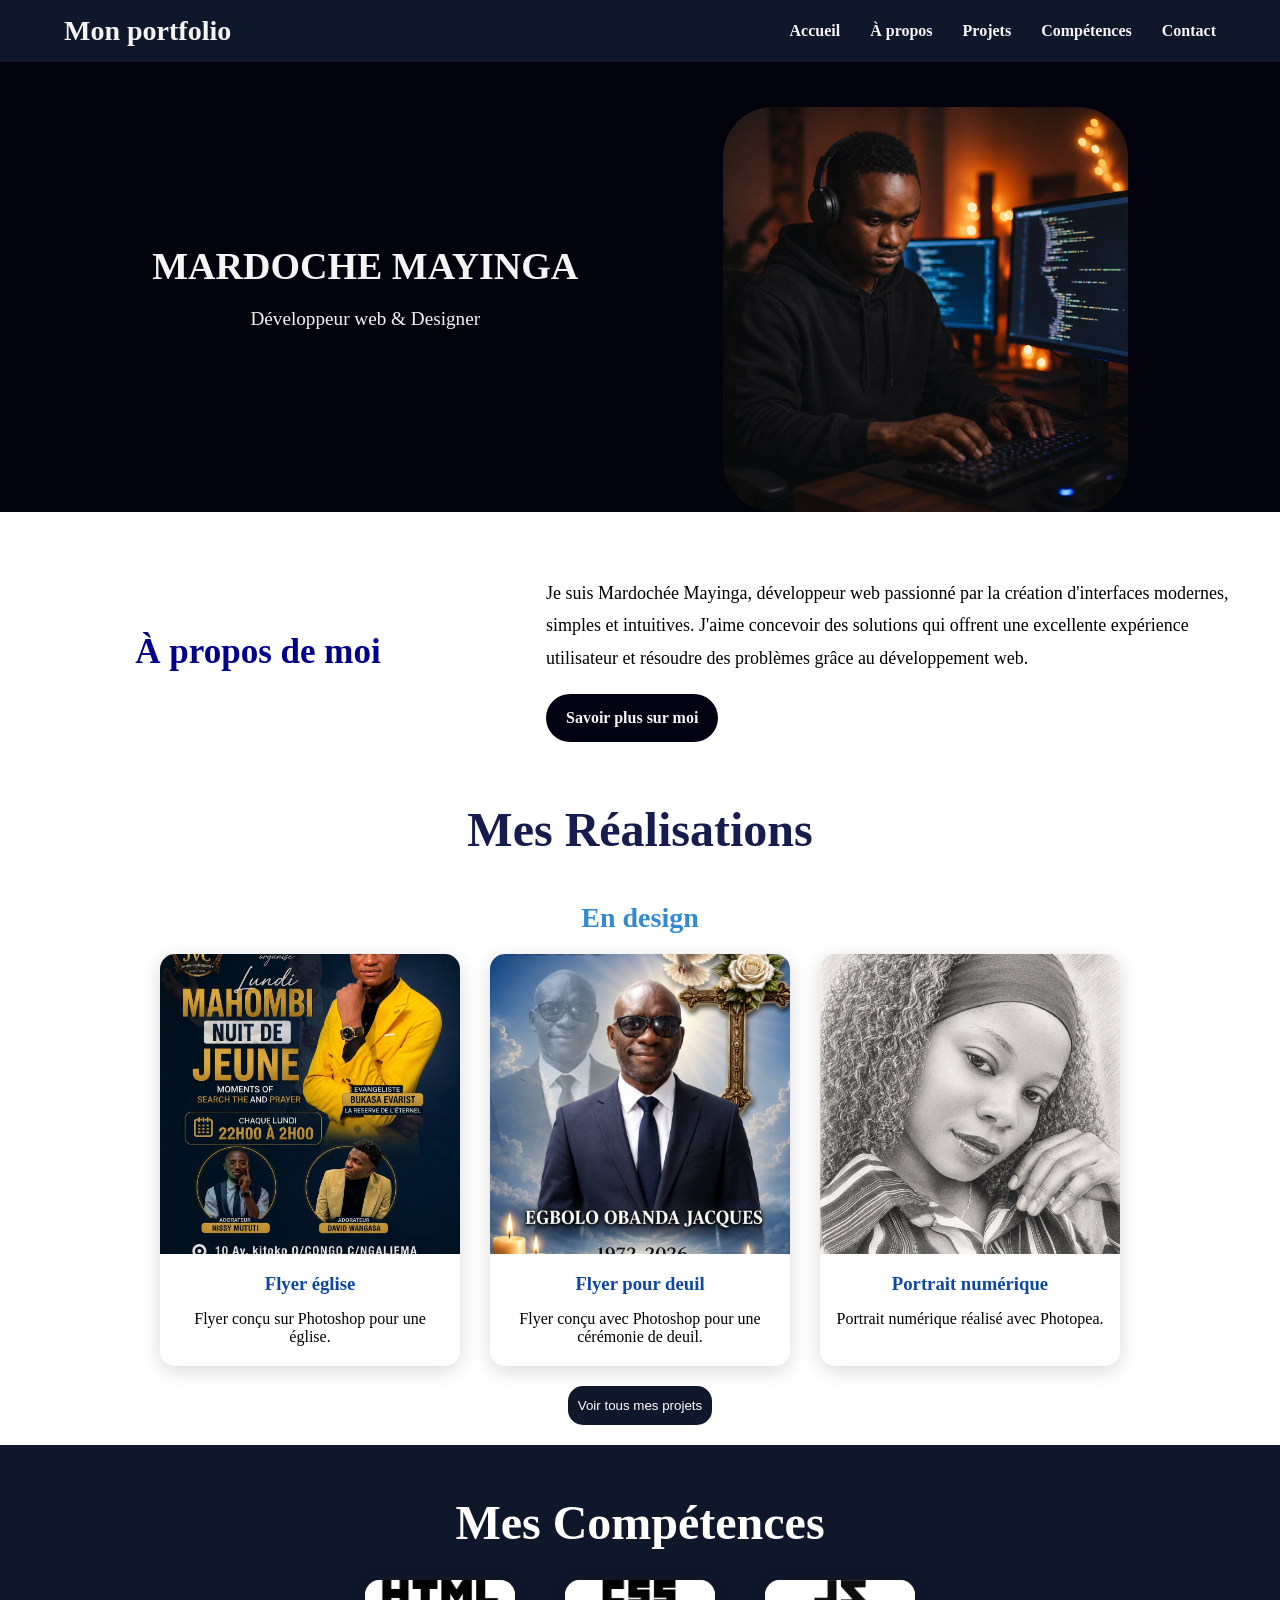
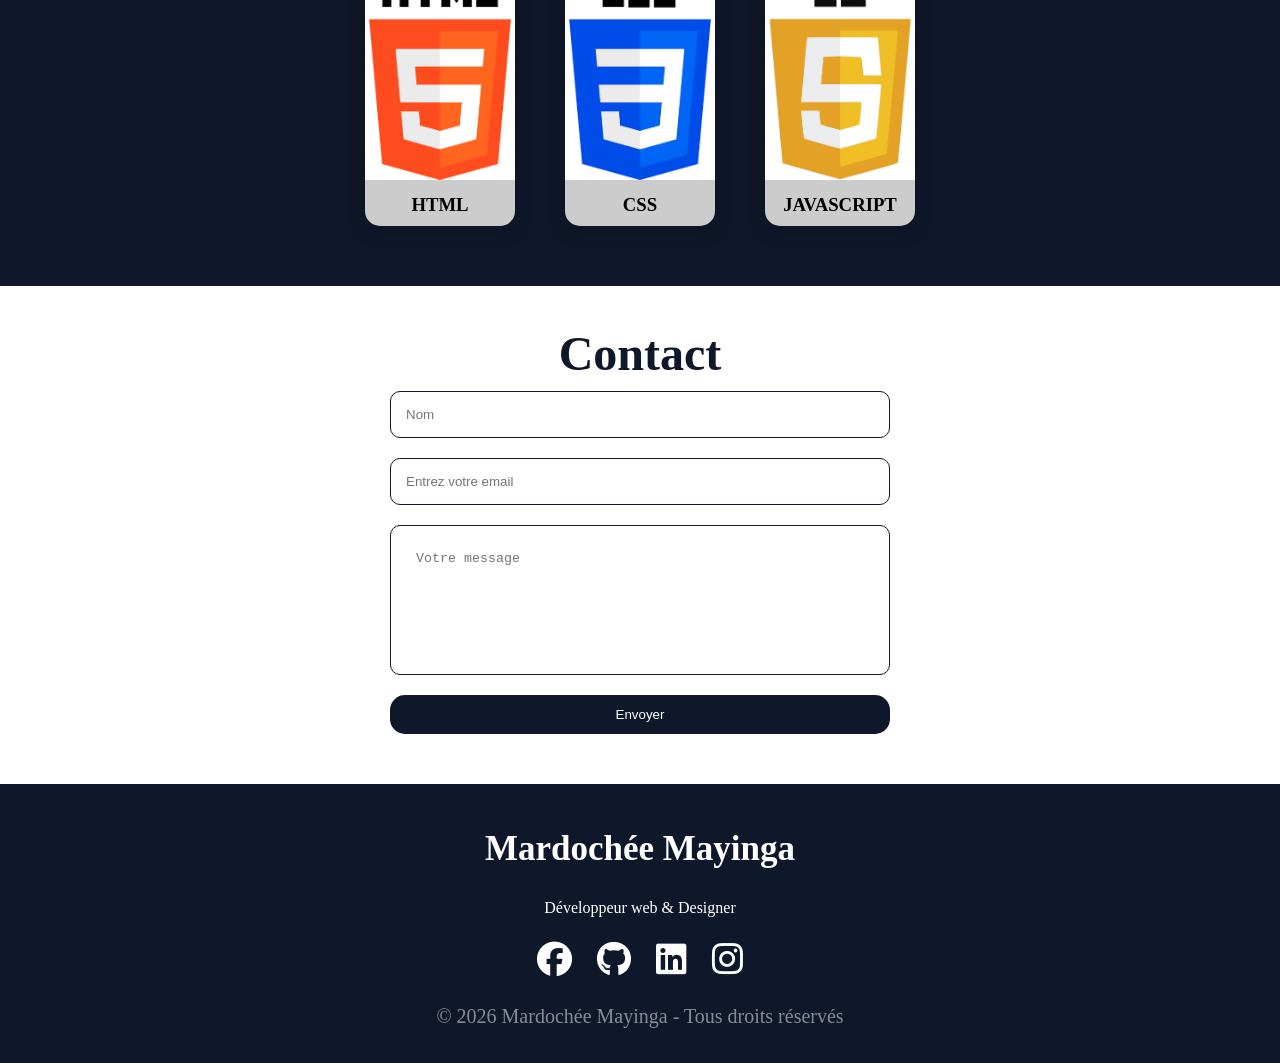
==== index.html @ c7d52094 "premier commit du portfolio" ====
<!DOCTYPE html>
<html lang="fr">

<head>
    <meta charset="UTF-8">
    <meta name="viewport" content="width=device-width, initial-scale=1.0">

    <title>Mon portfolio</title>
    <link rel="stylesheet" type="text/css" href="css/style.css">
    <link rel="stylesheet" href="https://cdnjs.cloudflare.com/ajax/libs/font-awesome/6.5.2/css/all.min.css">
 
</head>

<body>

    <!-- ============================= -->
    <!-- NAVIGATION -->
    <!-- ============================= -->

    <header>
        <nav class="navbar">

            <h2 class="logo">Mon portfolio</h2>

            <ul class="menu">
                <li><a href="#home">Accueil</a></li>
                <li><a href="mon site personnel.html">À propos</a></li>
                <li><a href="#projects">Projets</a></li>
                <li><a href="#skills">Compétences</a></li>
                <li><a href="#contact">Contact</a></li>
            </ul>

        </nav>
    </header>

    <!-- ============================= -->
    <!-- ACCUEIL -->
    <!-- ============================= -->

    <section id="home" class="hero">

        <div class="hero-text">
            <h1>MARDOCHE MAYINGA</h1>
            <p>Développeur web & Designer</p>
        </div>

        <div class="hero-img">
            <img src="image/logo.png" alt="Logo de Mardochée Mayinga">
        </div>

    </section>

    <!-- ============================= -->
    <!-- À PROPOS -->
    <!-- ============================= -->

    <section id="about" class="about">

        <div class="about-container">

            <div class="about-title">
                <h2>À propos de moi</h2>
            </div>

            <div class="about-text">

                <p>
                    Je suis Mardochée Mayinga, développeur web passionné
                    par la création d'interfaces modernes, simples et intuitives.
                    J'aime concevoir des solutions qui offrent une excellente
                    expérience utilisateur et résoudre des problèmes grâce
                    au développement web.
                </p>

                <a href="mon site personnel.html" class="btn">Savoir plus sur moi</a>

            </div>

        </div>

    </section>

    <!-- ============================= -->
    <!-- PROJETS -->
    <!-- ============================= -->

    <section id="projects" class="sections">

        <div class="div">

            <h1>Mes Réalisations</h1>

            <h2>En design</h2>

            <!-- PROJETS VISIBLES -->

            <div class="skill-disign">

                <div class="card">
                    <img src="image/piste1.jpg" alt="Flyer église">
                    <h3>Flyer église</h3>
                    <p>Flyer conçu sur Photoshop pour une église.</p>
                </div>

                <div class="card">
                    <img src="image/rip.png" alt="Flyer pour deuil">
                    <h3>Flyer pour deuil</h3>
                    <p>Flyer conçu avec Photoshop pour une cérémonie de deuil.</p>
                </div>

                <div class="card">
                    <img src="image/portrait 1.png" alt="Portrait numérique">
                    <h3>Portrait numérique</h3>
                    <p>Portrait numérique réalisé avec Photopea.</p>
                </div>

            </div>

            <!-- PROJETS CACHÉS -->

            <div class="skill-disign projets-caches" id="projetsCaches">

                <div class="card">
                    <img src="image/flyer 1.jpg" alt="Flyer église">
                    <h3>Flyer église</h3>
                    <p>Flyer conçu avec Photoshop pour une église.</p>
                </div>

                <div class="card">
                    <img src="image/sanguka.png" alt="Flyer église">
                    <h3>Flyer église</h3>
                    <p>Flyer conçu avec Photoshop pour une église.</p>
                </div>

                <div class="card">
                    <img src="image/flyer e.jpg" alt="Flyer église">
                    <h3>Flyer église</h3>
                    <p>Flyer conçu avec Photoshop pour une église.</p>
                </div>

                <div class="card">
                    <img src="image/medi 1.jpg" alt="Flyer église">
                    <h3>Flyer église</h3>
                    <p>Flyer conçu avec Photoshop pour une église.</p>
                </div>

                <div class="card">
                    <img src="image/medi  2.jpg" alt="Flyer église">
                    <h3>Flyer église</h3>
                    <p>Flyer conçu avec Photoshop pour une église.</p>
                </div>

                <div class="card">
                    <img src="image/portrait2.png" alt="Portrait numérique">
                    <h3>Portrait numérique</h3>
                    <p>Portrait numérique réalisé avec Photopea.</p>
                </div>

            </div>

            <!-- BOUTON -->

            <button class="btn" id="btnProjets" type="button">
                Voir tous mes projets
            </button>

        </div>

    </section>

    <!-- ============================= -->
    <!-- COMPÉTENCES -->
    <!-- ============================= -->

    <section id="skills" class="boxed">

        <h1>Mes Compétences</h1>

        <div class="boxed-box">

            <div class="boxed-card">
                <img src="image/html.png" alt="HTML">
                <h3>HTML</h3>
            </div>

            <div class="boxed-card">
                <img src="image/css.png" alt="CSS">
                <h3>CSS</h3>
            </div>

            <div class="boxed-card">
                <img src="image/JavaScript-Logo.jpg" alt="JavaScript">
                <h3>JAVASCRIPT</h3>
            </div>

        </div>

    </section>

    <!-- ============================= -->
    <!-- CONTACT -->
    <!-- ============================= -->

    <section id="contact" class="section">

        <h1>Contact</h1>

        <form action="" class="formulaire">

            <input type="text" placeholder="Nom" required>

            <input type="email" placeholder="Entrez votre email" required>

            <textarea name="message" placeholder="Votre message" required></textarea>

            <button type="submit">
                Envoyer
            </button>

        </form>

    </section>

    <!-- ============================= -->
    <!-- FOOTER -->
    <!-- ============================= -->

    <footer>

        <h3>Mardochée Mayinga</h3>

        <p>Développeur web & Designer</p>
<div class="social">

    <!-- Facebook -->
    <a href="https://www.facebook.com/profile.php?id=61573338947555" target="_blank" aria-label="Facebook">
        <i class="fa-brands fa-facebook"></i>
    </a>

    <!-- GitHub -->
    <a href="https://github.com/mayingamardochee010-cpu" target="_blank" aria-label="GitHub">
        <i class="fa-brands fa-github"></i>
    </a>

    <!-- LinkedIn -->
    <a href="https://www.linkedin.com/in/mardoche-mayinga/" target="_blank" aria-label="LinkedIn">
        <i class="fa-brands fa-linkedin"></i>
    </a>

    <!-- Instagram -->
    <a href="https://www.instagram.com/mardo_mardoche243/" target="_blank" aria-label="Instagram">
        <i class="fa-brands fa-instagram"></i>
    </a>

</div>


        <p class="copyright">
            © 2026 Mardochée Mayinga - Tous droits réservés
        </p>

    </footer>


    <!-- ============================= -->
    <!-- JAVASCRIPT -->
    <!-- ============================= -->

    <script>

        const btnProjets = document.getElementById("btnProjets");
        const projetsCaches = document.getElementById("projetsCaches");

        btnProjets.addEventListener("click", function () {

            projetsCaches.classList.toggle("active");

            if (projetsCaches.classList.contains("active")) {

                btnProjets.textContent = "Voir moins";

            } else {

                btnProjets.textContent = "Voir tous mes projets";

            }

        });

    </script>

</body>

</html>
---- css/style.css ----
* {
            margin: 0;
            padding: 0;
            box-sizing: border-box;
        }

        body {
            background: #fff;
            font-family: 'Times New Roman', Times, serif;
        }

        /* ============================= */
        /* NAVIGATION */
        /* ============================= */

        header {
            background: #0f172a;
            width: 100%;
            top: 0;
            left: 0;
            z-index: 1000;
            position: sticky;
        }

        .navbar {
            display: flex;
            justify-content: space-between;
            align-items: center;
            width: 90%;
            max-width: 1200px;
            margin: auto;
            padding: 15px 0;
        }

        .logo {
            color: #f4f4f4;
            font-size: 28px;
            font-weight: bold;
        }

        .menu {
            display: flex;
            gap: 30px;
        }

        .menu li {
            list-style: none;
        }

        .menu a {
            text-decoration: none;
            color: whitesmoke;
            font-weight: bold;
        }

        .menu a:hover {
            color: rgb(14, 185, 243);
            border-bottom: 2px solid aqua;
        }

        /* ============================= */
        /* HERO */
        /* ============================= */

        .hero {
            height: 50vh;
            background-color: rgb(3, 3, 14);
            color: #f4f4f4;
            display: flex;
            justify-content: space-around;
            flex-direction: row;
            align-items: center;
            text-align: center;
            padding: 0 80px;
        }

        .hero-text {
            max-width: 500px;
        }

        .hero-text h1 {
            font-size: 38px;
            margin-bottom: 20px;
        }

        .hero-text p {
            font-size: 1.2rem;
        }

        .hero-img {
            height: 100%;
            display: flex;
            align-items: flex-end;
        }

        .hero-img img {
            height: 90%;
            width: auto;
            aspect-ratio: 1;
            object-fit: cover;
            border-radius: 50px;
        }

        /* ============================= */
        /* À PROPOS */
        /* ============================= */

        .about-container {
            display: flex;
            justify-content: center;
            align-items: center;
            gap: 50px;
            margin-top: 30px;
            padding: 20px;
        }

        .about-title {
            width: 40%;
            text-align: left;
        }

        .about-title h2 {
            font-size: 35px;
            text-align: center;
            color: darkblue;
        }

        .about-text {
            width: 60%;
        }

        .about-text p {
            font-size: 18px;
            line-height: 1.8;
            margin-top: 15px;
        }

        .about-text .btn {
            display: inline-block;
            margin-top: 20px;
            text-decoration: none;
            background-color: rgb(3, 2, 19);
            padding: 15px 20px;
            color: #f4f4f4;
            border-radius: 50px;
            font-weight: bold;
        }

        /* ============================= */
        /* BOUTONS */
        /* ============================= */

        .btn {
            background: #0f172a;
            padding: 12px 10px;
            border-radius: 15px;
            color: #fff;
            cursor: pointer;
            border: none;
        }

        .btn:hover {
            background: #f4f4f4;
            color: #0f172a;
        }

        /* ============================= */
        /* PROJETS */
        /* ============================= */

        .sections {
            margin-top: 20px;
            padding: 20px 15px;
        }

        .div {
            text-align: center;
        }

        .sections h1 {
            font-size: 48px;
            color: #171c4e;
            text-align: center;
        }

        .sections h2 {
            color: #338ad1;
            text-align: center;
            margin-top: 45px;
            font-size: 28px;
        }

        .skill-disign {
            display: flex;
            justify-content: center;
            gap: 30px;
            flex-wrap: wrap;
            padding: 20px 15px;
        }

        .card {
            width: 300px;
            background: white;
            border-radius: 15px;
            overflow: hidden;
            box-shadow: 0 5px 20px rgba(0, 0, 0, .15);
            transition: .4s;
            text-align: center;
        }

        .card:hover {
            transform: translateY(-8px);
        }

        .card img {
            width: 100%;
            height: 300px;
            object-fit: cover;
            transition: .4s;
        }

        .card img:hover {
            transform: scale(7.05);
        }

        .card h3 {
            text-align: center;
            margin: 15px;
            color: #0d47a1;
        }

        .card p {
            padding: 0 15px 20px;
            text-align: center;
        }

        /* PROJETS CACHÉS */

        .projets-caches {
            display: none;
        }

        .projets-caches.active {
            display: flex;
        }

        /* ============================= */
        /* COMPÉTENCES */
        /* ============================= */

        .boxed {
            padding: 40px 15px;
            background: #0f172a;
        }

        .boxed h1 {
            font-size: 48px;
            color: #fff;
            text-align: center;
            margin: 10px 20px;
        }

        .boxed-box {
            display: flex;
            justify-content: center;
            align-items: center;
            gap: 50px;
            flex-wrap: wrap;
            padding: 20px 15px;
        }

        .boxed-card {
            width: 150px;
            background: #ccc;
            border-radius: 15px;
            overflow: hidden;
            box-shadow: 0 5px 20px rgba(0, 0, 0, .15);
            transition: .4s;
            text-align: center;
        }

        .boxed-card:hover {
            transform: translateY(-8px);
        }

        .boxed-card img {
            width: 100%;
            height: 200px;
            object-fit: cover;
        }

        .boxed-card h3 {
            padding: 10px;
        }

        /* ============================= */
        /* CONTACT */
        /* ============================= */

        .section {
            padding: 30px 15px;
        }

        .section h1 {
            color: #0f172a;
            text-align: center;
            font-size: 48px;
            margin: 10px 15px;
        }

        .formulaire {
            max-width: 500px;
            display: flex;
            flex-direction: column;
            margin: auto;
            width: 100%;
        }

        .formulaire input {
            padding: 15px;
            margin-bottom: 20px;
            border-radius: 10px;
            border: 1px solid #0f172a;
        }

        .formulaire textarea {
            padding: 25px;
            margin-bottom: 20px;
            border-radius: 10px;
            border: 1px solid #0f172a;
            height: 150px;
            resize: none;
        }

        .formulaire button {
            padding: 12px 5px;
            background: #0f172a;
            color: #fff;
            border-radius: 15px;
            cursor: pointer;
            border: none;
        }

        .formulaire button:hover {
            background: #338ad1;
        }

        /* ============================= */
        /* FOOTER */
        /* ============================= */

        footer {
            background: #0f172a;
            color: #fff;
            text-align: center;
            padding: 25px 20px;
            margin-top: 20px;
             display: flex;
            flex-direction: column;
        }
        

        footer h3 {
            font-size: 35px;
            margin: 20px 10px;
        }

        footer p {
            margin: 10px 0;
        }

        .social {
            display: flex;
            gap: 30px;
            justify-content: center;
            flex-wrap: wrap;
            padding: 14px 12px;
        }

        .social {
    display: flex;
    gap: 25px;
    justify-content: center;
    align-items: center;
    padding: 14px 12px;
}

.social a {
    color: white;
    font-size: 35px;
    text-decoration: none;
    transition: 0.3s;
}

.social a:hover {
    color: #338ad1;
    transform: translateY(-5px);
}

        .copyright {
            font-size: 20px;
            opacity: 0.5;
           

        /* ============================= */
        /* TABLETTES */
        /* ============================= */

        @media (max-width: 900px) {

            .navbar {
                width: 95%;
            }

            .menu {
                gap: 15px;
            }

            .menu a {
                font-size: 15px;
            }

            .hero {
                padding: 30px;
                height: auto;
                min-height: 60vh;
            }

            .hero-text h1 {
                font-size: 32px;
            }

            .about-container {
                padding: 20px;
                gap: 25px;
            }

            .about-title {
                width: 40%;
            }

            .about-text {
                width: 60%;
            }
        }

        /* ============================= */
        /* TELEPHONES */
        /* ============================= */

        @media (max-width: 600px) {

            .navbar {
                flex-direction: column;
                gap: 15px;
                padding: 20px 0;
            }

            .logo {
                font-size: 24px;
            }

            .menu {
                display: flex;
                flex-wrap: wrap;
                justify-content: center;
                gap: 15px;
            }

            .menu a {
                font-size: 14px;
            }

            .hero {
                flex-direction: column;
                justify-content: center;
                text-align: center;
                padding: 40px 20px;
                height: auto;
                min-height: 70vh;
            }

            .hero-text {
                max-width: 100%;
            }

            .hero-text h1 {
                font-size: 30px;
                line-height: 1.2;
                margin-bottom: 15px;
            }

            .hero-text p {
                font-size: 17px;
            }

            .hero-img {
                height: auto;
                margin-top: 30px;
                align-items: center;
                justify-content: center;
            }

            .hero-img img {
                width: 220px;
                height: 220px;
                object-fit: cover;
                border-radius: 30px;
            }

            .about-container {
                flex-direction: column;
                gap: 20px;
                padding: 30px 20px;
                margin-top: 0;
            }

            .about-title {
                width: 100%;
                text-align: center;
            }

            .about-title h2 {
                font-size: 30px;
            }

            .about-text {
                width: 100%;
                text-align: center;
            }

            .about-text p {
                font-size: 16px;
                line-height: 1.6;
            }

            .sections {
                padding: 40px 15px;
            }

            .sections h1 {
                font-size: 36px;
            }

            .sections h2 {
                font-size: 24px;
                margin-top: 30px;
            }

            .skill-disign {
                flex-direction: column;
                align-items: center;
                gap: 25px;
                padding: 20px 0;
            }

            .card {
                width: 100%;
                max-width: 320px;
            }

            .card img {
                height: 280px;
            }

            .boxed {
                padding: 40px 15px;
            }

            .boxed h1 {
                font-size: 36px;
                margin: 10px;
            }

            .boxed-box {
                gap: 20px;
            }

            .boxed-card {
                width: 130px;
            }

            .boxed-card img {
                height: 150px;
            }

            .section h1 {
                font-size: 36px;
            }

            .formulaire {
                width: 100%;
                max-width: 100%;
            }

            .formulaire input,
            .formulaire textarea {
                width: 100%;
            }

            footer {
                padding: 25px 15px;
            }

            footer h3 {
                font-size: 28px;
            }

            footer p {
                font-size: 15px;
            }

            .social {
                gap: 20px;
            }

            .copyright {
                font-size: 14px;
            }
        }

        /* ============================= */
        /* PETITS TÉLÉPHONES */
        /* ============================= */

        @media (max-width: 400px) {

            .logo {
                font-size: 21px;
            }

            .menu {
                gap: 10px;
            }

            .menu a {
                font-size: 13px;
            }

            .hero-text h1 {
                font-size: 25px;
            }

            .hero-text p {
                font-size: 15px;
            }

            .hero-img img {
                width: 180px;
                height: 180px;
            }

            .about-title h2 {
                font-size: 26px;
            }

            .sections h1,
            .boxed h1,
            .section h1 {
                font-size: 30px;
            }

            .card {
                max-width: 290px;
            }

            .boxed-card {
                width: 120px;
            }
        }
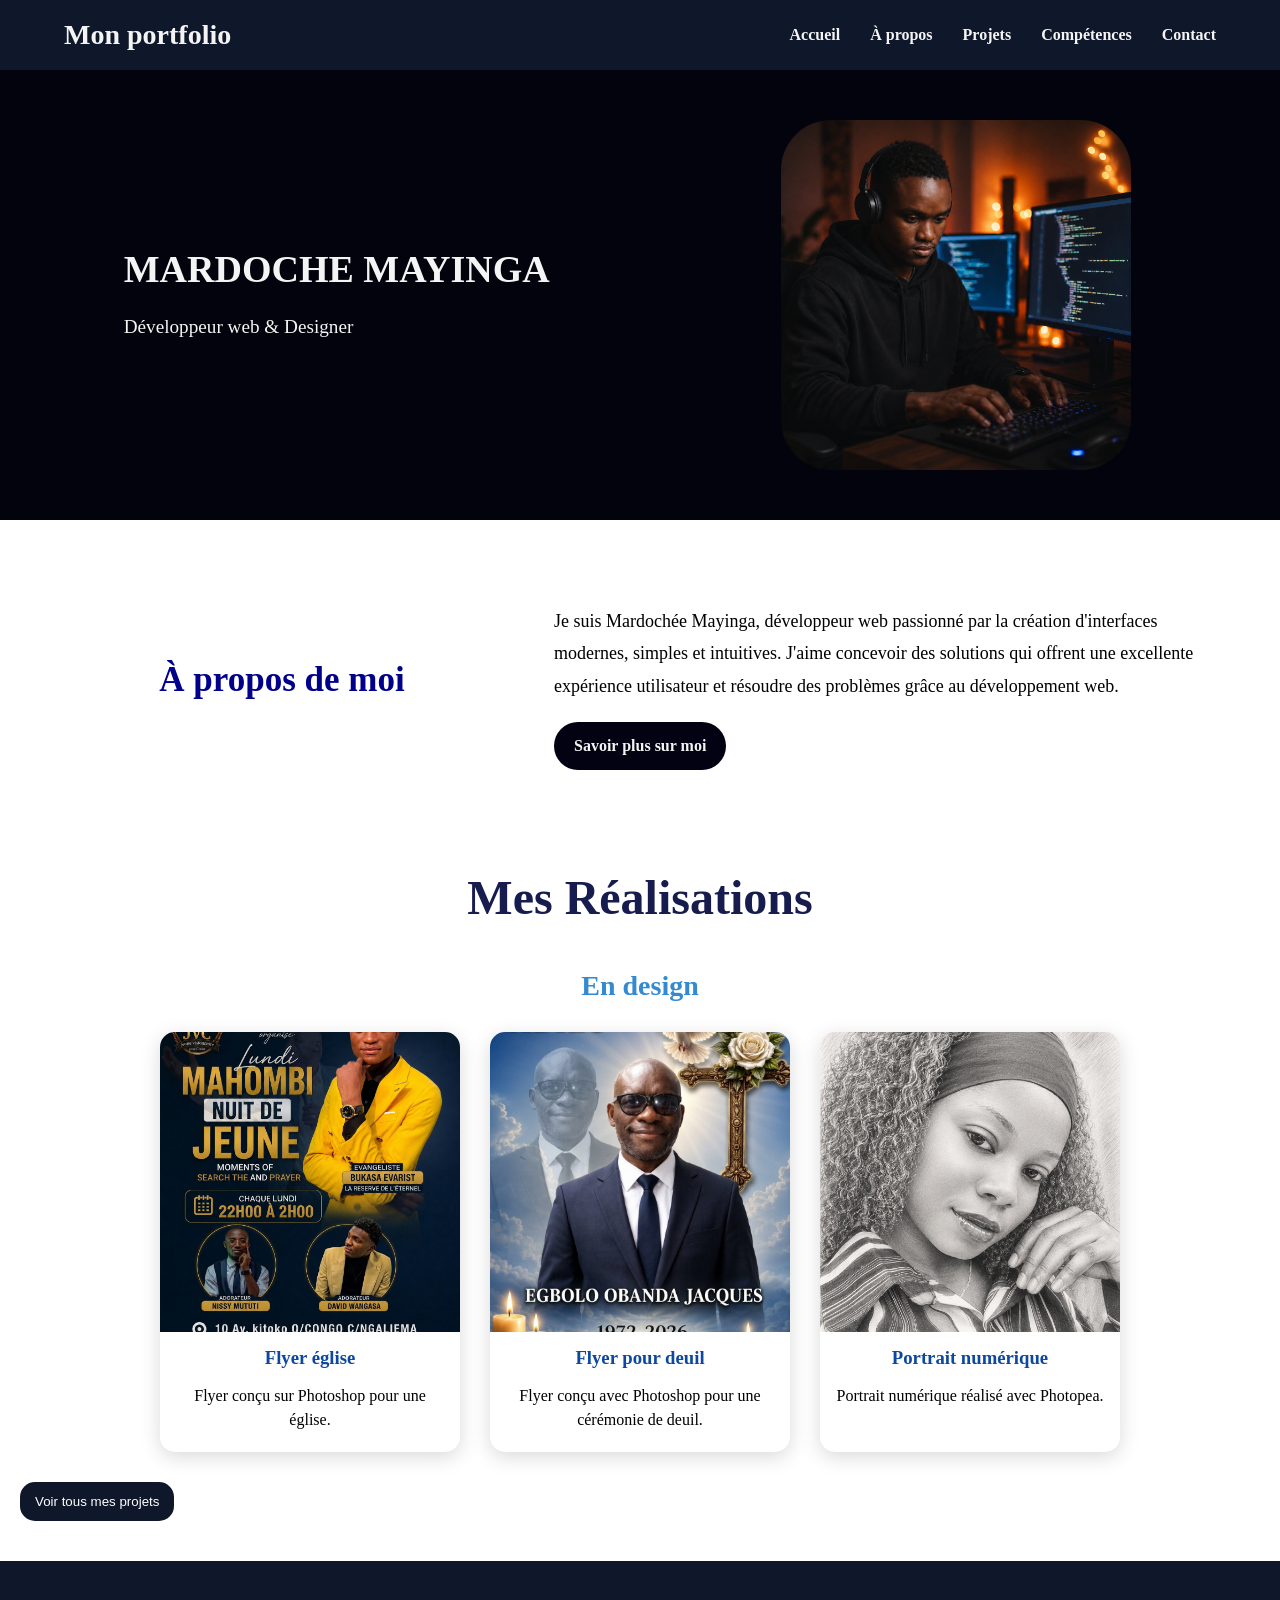
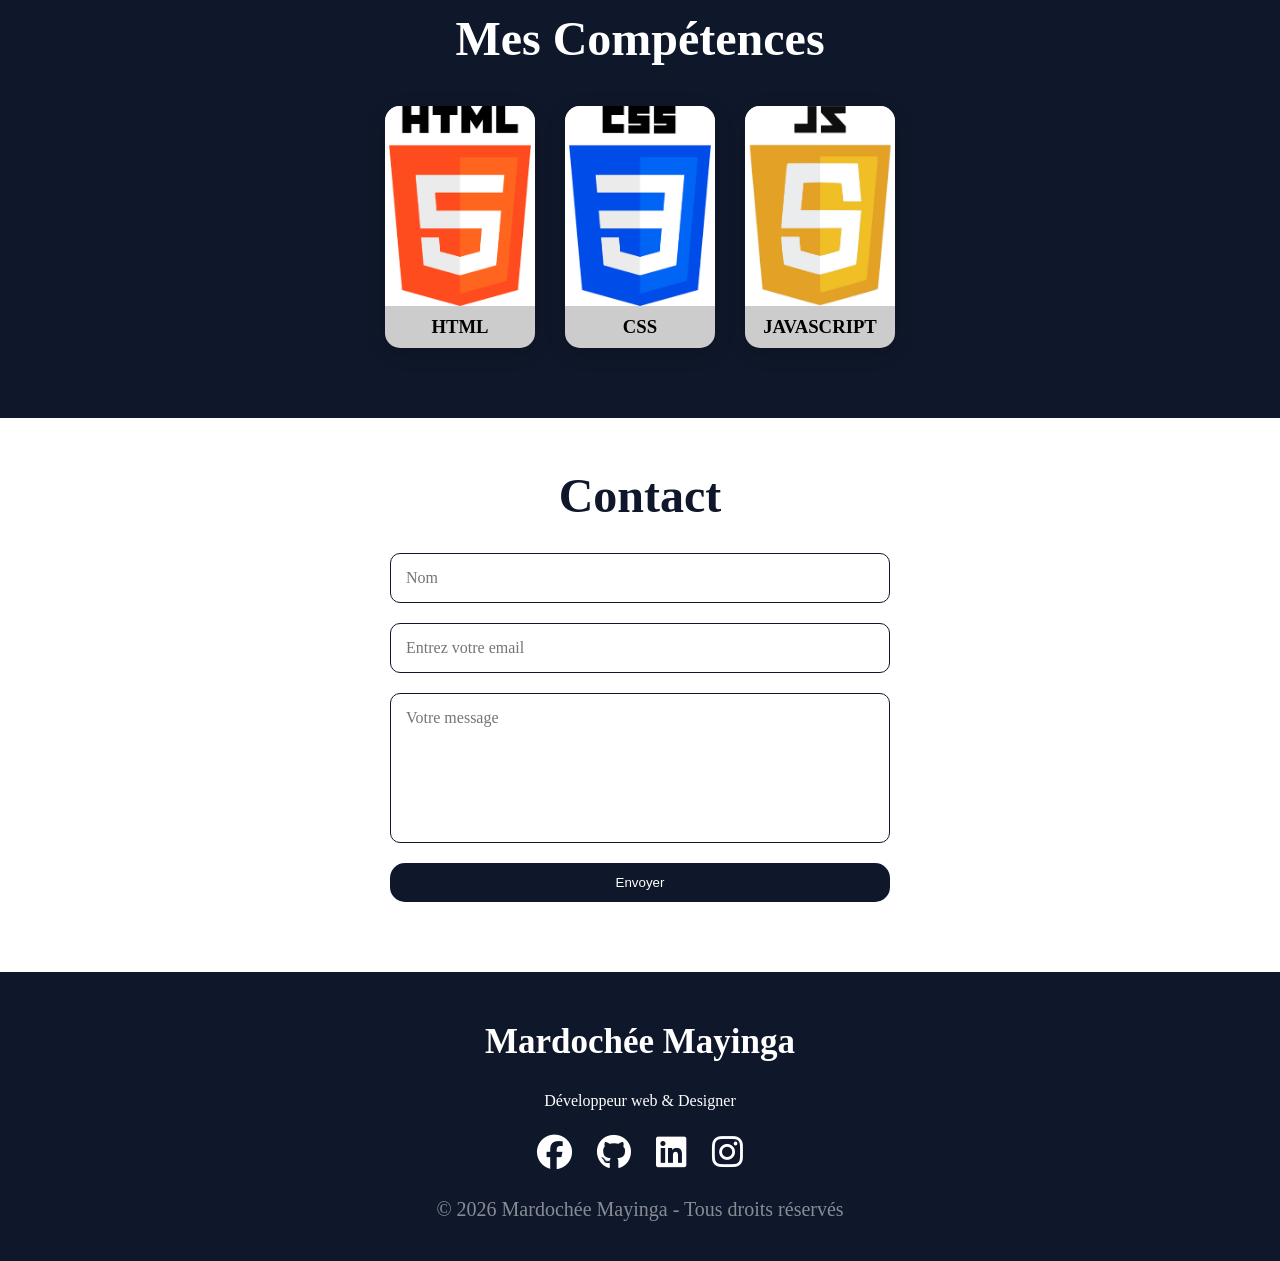
==== commit 39d8406b: "mise a jour du portfolio" ====
--- a/index.html
+++ b/index.html
@@ -1,80 +1,166 @@
-
-
 <!DOCTYPE html>
 <html lang="fr">
 
 <head>
+
     <meta charset="UTF-8">
-    <meta name="viewport" content="width=device-width, initial-scale=1.0">
-
-    <title>Mon portfolio</title>
-    <link rel="stylesheet" type="text/css" href="css/style.css">
-    <link rel="stylesheet" href="https://cdnjs.cloudflare.com/ajax/libs/font-awesome/6.5.2/css/all.min.css">
- 
+
+    <meta name="viewport"
+          content="width=device-width, initial-scale=1.0">
+
+    <title>Mardochée Mayinga | Mon portfolio</title>
+
+    <!-- CSS -->
+    <link rel="stylesheet"href="css/style.css">
+
+    <!-- Font Awesome -->
+    <link rel="stylesheet"
+          href="https://cdnjs.cloudflare.com/ajax/libs/font-awesome/6.5.2/css/all.min.css">
+
 </head>
 
+
 <body>
 
-    <!-- ============================= -->
-    <!-- NAVIGATION -->
-    <!-- ============================= -->
+
+    <!-- =====================================================
+         NAVIGATION
+    ====================================================== -->
 
     <header>
+
         <nav class="navbar">
 
-            <h2 class="logo">Mon portfolio</h2>
+            <!-- LOGO -->
+
+            <h2 class="logo">
+                Mon portfolio
+            </h2>
+
+
+            <!-- BOUTON MENU MOBILE -->
+
+            <button class="menu-toggle"
+                    id="menu-toggle"
+                    type="button"
+                    aria-label="Ouvrir le menu">
+
+                <i class="fas fa-bars"></i>
+
+            </button>
+
+
+            <!-- MENU -->
 
             <ul class="menu">
-                <li><a href="#home">Accueil</a></li>
-                <li><a href="mon site personnel.html">À propos</a></li>
-                <li><a href="#projects">Projets</a></li>
-                <li><a href="#skills">Compétences</a></li>
-                <li><a href="#contact">Contact</a></li>
+
+                <li>
+                    <a href="#home">
+                        Accueil
+                    </a>
+                </li>
+
+                <li>
+                    <a href="mon site personnel.html">
+                        À propos
+                    </a>
+                </li>
+
+                <li>
+                    <a href="#projects">
+                        Projets
+                    </a>
+                </li>
+
+                <li>
+                    <a href="#skills">
+                        Compétences
+                    </a>
+                </li>
+
+                <li>
+                    <a href="#contact">
+                        Contact
+                    </a>
+                </li>
+
             </ul>
 
         </nav>
+
     </header>
 
-    <!-- ============================= -->
-    <!-- ACCUEIL -->
-    <!-- ============================= -->
+
+
+    <!-- =====================================================
+         ACCUEIL
+    ====================================================== -->
 
     <section id="home" class="hero">
 
         <div class="hero-text">
-            <h1>MARDOCHE MAYINGA</h1>
-            <p>Développeur web & Designer</p>
+
+            <h1>
+                MARDOCHE MAYINGA
+            </h1>
+
+            <p>
+                Développeur web & Designer
+            </p>
+
         </div>
 
+
         <div class="hero-img">
-            <img src="image/logo.png" alt="Logo de Mardochée Mayinga">
+
+            <img src="image/logo.png"
+                 alt="Logo de Mardochée Mayinga">
+
         </div>
 
     </section>
 
-    <!-- ============================= -->
-    <!-- À PROPOS -->
-    <!-- ============================= -->
+
+
+    <!-- =====================================================
+         À PROPOS
+    ====================================================== -->
 
     <section id="about" class="about">
 
         <div class="about-container">
 
+
             <div class="about-title">
-                <h2>À propos de moi</h2>
+
+                <h2>
+                    À propos de moi
+                </h2>
+
             </div>
 
+
             <div class="about-text">
 
                 <p>
-                    Je suis Mardochée Mayinga, développeur web passionné
-                    par la création d'interfaces modernes, simples et intuitives.
-                    J'aime concevoir des solutions qui offrent une excellente
-                    expérience utilisateur et résoudre des problèmes grâce
-                    au développement web.
+
+                    Je suis Mardochée Mayinga, développeur web
+                    passionné par la création d'interfaces modernes,
+                    simples et intuitives.
+
+                    J'aime concevoir des solutions qui offrent
+                    une excellente expérience utilisateur et
+                    résoudre des problèmes grâce au développement web.
+
                 </p>
 
-                <a href="mon site personnel.html" class="btn">Savoir plus sur moi</a>
+
+                <a href="mon site personnel.html"
+                   class="btn">
+
+                    Savoir plus sur moi
+
+                </a>
 
             </div>
 
@@ -82,216 +168,522 @@
 
     </section>
 
-    <!-- ============================= -->
-    <!-- PROJETS -->
-    <!-- ============================= -->
+
+
+    <!-- =====================================================
+         PROJETS
+    ====================================================== -->
 
     <section id="projects" class="sections">
 
         <div class="div">
 
-            <h1>Mes Réalisations</h1>
-
-            <h2>En design</h2>
+
+            <h1>
+                Mes Réalisations
+            </h1>
+
+
+            <h2>
+                En design
+            </h2>
+
+
 
             <!-- PROJETS VISIBLES -->
 
             <div class="skill-disign">
 
-                <div class="card">
-                    <img src="image/piste1.jpg" alt="Flyer église">
-                    <h3>Flyer église</h3>
-                    <p>Flyer conçu sur Photoshop pour une église.</p>
-                </div>
-
-                <div class="card">
-                    <img src="image/rip.png" alt="Flyer pour deuil">
-                    <h3>Flyer pour deuil</h3>
-                    <p>Flyer conçu avec Photoshop pour une cérémonie de deuil.</p>
-                </div>
-
-                <div class="card">
-                    <img src="image/portrait 1.png" alt="Portrait numérique">
-                    <h3>Portrait numérique</h3>
-                    <p>Portrait numérique réalisé avec Photopea.</p>
-                </div>
+
+                <div class="card">
+
+                    <img src="image/piste1.jpg"
+                         alt="Flyer église">
+
+                    <h3>
+                        Flyer église
+                    </h3>
+
+                    <p>
+                        Flyer conçu sur Photoshop pour une église.
+                    </p>
+
+                </div>
+
+
+
+                <div class="card">
+
+                    <img src="image/rip.png"
+                         alt="Flyer pour deuil">
+
+                    <h3>
+                        Flyer pour deuil
+                    </h3>
+
+                    <p>
+                        Flyer conçu avec Photoshop pour
+                        une cérémonie de deuil.
+                    </p>
+
+                </div>
+
+
+
+                <div class="card">
+
+                    <img src="image/portrait 1.png"
+                         alt="Portrait numérique">
+
+                    <h3>
+                        Portrait numérique
+                    </h3>
+
+                    <p>
+                        Portrait numérique réalisé avec Photopea.
+                    </p>
+
+                </div>
+
 
             </div>
 
+
+
             <!-- PROJETS CACHÉS -->
 
-            <div class="skill-disign projets-caches" id="projetsCaches">
-
-                <div class="card">
-                    <img src="image/flyer 1.jpg" alt="Flyer église">
-                    <h3>Flyer église</h3>
-                    <p>Flyer conçu avec Photoshop pour une église.</p>
-                </div>
-
-                <div class="card">
-                    <img src="image/sanguka.png" alt="Flyer église">
-                    <h3>Flyer église</h3>
-                    <p>Flyer conçu avec Photoshop pour une église.</p>
-                </div>
-
-                <div class="card">
-                    <img src="image/flyer e.jpg" alt="Flyer église">
-                    <h3>Flyer église</h3>
-                    <p>Flyer conçu avec Photoshop pour une église.</p>
-                </div>
-
-                <div class="card">
-                    <img src="image/medi 1.jpg" alt="Flyer église">
-                    <h3>Flyer église</h3>
-                    <p>Flyer conçu avec Photoshop pour une église.</p>
-                </div>
-
-                <div class="card">
-                    <img src="image/medi  2.jpg" alt="Flyer église">
-                    <h3>Flyer église</h3>
-                    <p>Flyer conçu avec Photoshop pour une église.</p>
-                </div>
-
-                <div class="card">
-                    <img src="image/portrait2.png" alt="Portrait numérique">
-                    <h3>Portrait numérique</h3>
-                    <p>Portrait numérique réalisé avec Photopea.</p>
-                </div>
+            <div class="skill-disign projets-caches"
+                 id="projetsCaches">
+
+
+                <div class="card">
+
+                    <img src="image/flyer 1.jpg"
+                         alt="Flyer église">
+
+                    <h3>
+                        Flyer église
+                    </h3>
+
+                    <p>
+                        Flyer conçu avec Photoshop pour une église.
+                    </p>
+
+                </div>
+
+
+
+                <div class="card">
+
+                    <img src="image/sanguka.png"
+                         alt="Flyer église">
+
+                    <h3>
+                        Flyer église
+                    </h3>
+
+                    <p>
+                        Flyer conçu avec Photoshop pour une église.
+                    </p>
+
+                </div>
+
+
+
+                <div class="card">
+
+                    <img src="image/flyer e.jpg"
+                         alt="Flyer église">
+
+                    <h3>
+                        Flyer église
+                    </h3>
+
+                    <p>
+                        Flyer conçu avec Photoshop pour une église.
+                    </p>
+
+                </div>
+
+
+
+                <div class="card">
+
+                    <img src="image/medi 1.jpg"
+                         alt="Flyer église">
+
+                    <h3>
+                        Flyer église
+                    </h3>
+
+                    <p>
+                        Flyer conçu avec Photoshop pour une église.
+                    </p>
+
+                </div>
+
+
+
+                <div class="card">
+
+                    <img src="image/medi  2.jpg"
+                         alt="Flyer église">
+
+                    <h3>
+                        Flyer église
+                    </h3>
+
+                    <p>
+                        Flyer conçu avec Photoshop pour une église.
+                    </p>
+
+                </div>
+
+
+
+                <div class="card">
+
+                    <img src="image/portrait2.png"
+                         alt="Portrait numérique">
+
+                    <h3>
+                        Portrait numérique
+                    </h3>
+
+                    <p>
+                        Portrait numérique réalisé avec Photopea.
+                    </p>
+
+                </div>
+
 
             </div>
 
+
+
             <!-- BOUTON -->
 
-            <button class="btn" id="btnProjets" type="button">
+            <button class="btn"
+                    id="btnProjets"
+                    type="button">
+
                 Voir tous mes projets
+
             </button>
 
+
         </div>
 
     </section>
 
-    <!-- ============================= -->
-    <!-- COMPÉTENCES -->
-    <!-- ============================= -->
+
+
+    <!-- =====================================================
+         COMPÉTENCES
+    ====================================================== -->
 
     <section id="skills" class="boxed">
 
-        <h1>Mes Compétences</h1>
+        <h1>
+            Mes Compétences
+        </h1>
+
 
         <div class="boxed-box">
 
+
             <div class="boxed-card">
-                <img src="image/html.png" alt="HTML">
-                <h3>HTML</h3>
+
+                <img src="image/html.png"
+                     alt="HTML">
+
+                <h3>
+                    HTML
+                </h3>
+
             </div>
 
+
+
             <div class="boxed-card">
-                <img src="image/css.png" alt="CSS">
-                <h3>CSS</h3>
+
+                <img src="image/css.png"
+                     alt="CSS">
+
+                <h3>
+                    CSS
+                </h3>
+
             </div>
 
+
+
             <div class="boxed-card">
-                <img src="image/JavaScript-Logo.jpg" alt="JavaScript">
-                <h3>JAVASCRIPT</h3>
+
+                <img src="image/JavaScript-Logo.jpg"
+                     alt="JavaScript">
+
+                <h3>
+                    JAVASCRIPT
+                </h3>
+
             </div>
 
+
         </div>
 
     </section>
 
-    <!-- ============================= -->
-    <!-- CONTACT -->
-    <!-- ============================= -->
+
+
+    <!-- =====================================================
+         CONTACT
+    ====================================================== -->
 
     <section id="contact" class="section">
 
-        <h1>Contact</h1>
-
-        <form action="" class="formulaire">
-
-            <input type="text" placeholder="Nom" required>
-
-            <input type="email" placeholder="Entrez votre email" required>
-
-            <textarea name="message" placeholder="Votre message" required></textarea>
+        <h1>
+            Contact
+        </h1>
+
+
+        <form action=""
+              class="formulaire">
+
+
+            <input type="text"
+                   name="nom"
+                   placeholder="Nom"
+                   required>
+
+
+            <input type="email"
+                   name="email"
+                   placeholder="Entrez votre email"
+                   required>
+
+
+            <textarea name="message"
+                      placeholder="Votre message"
+                      required></textarea>
+
 
             <button type="submit">
                 Envoyer
             </button>
 
+
         </form>
 
     </section>
 
-    <!-- ============================= -->
-    <!-- FOOTER -->
-    <!-- ============================= -->
+
+
+    <!-- =====================================================
+         FOOTER
+    ====================================================== -->
 
     <footer>
 
-        <h3>Mardochée Mayinga</h3>
-
-        <p>Développeur web & Designer</p>
-<div class="social">
-
-    <!-- Facebook -->
-    <a href="https://www.facebook.com/profile.php?id=61573338947555" target="_blank" aria-label="Facebook">
-        <i class="fa-brands fa-facebook"></i>
-    </a>
-
-    <!-- GitHub -->
-    <a href="https://github.com/mayingamardochee010-cpu" target="_blank" aria-label="GitHub">
-        <i class="fa-brands fa-github"></i>
-    </a>
-
-    <!-- LinkedIn -->
-    <a href="https://www.linkedin.com/in/mardoche-mayinga/" target="_blank" aria-label="LinkedIn">
-        <i class="fa-brands fa-linkedin"></i>
-    </a>
-
-    <!-- Instagram -->
-    <a href="https://www.instagram.com/mardo_mardoche243/" target="_blank" aria-label="Instagram">
-        <i class="fa-brands fa-instagram"></i>
-    </a>
-
-</div>
+
+        <h3>
+            Mardochée Mayinga
+        </h3>
+
+
+        <p>
+            Développeur web & Designer
+        </p>
+
+
+
+        <!-- RÉSEAUX SOCIAUX -->
+
+        <div class="social">
+
+
+            <!-- Facebook -->
+
+            <a href="https://www.facebook.com/profile.php?id=61573338947555"
+               target="_blank"
+               rel="noopener noreferrer"
+               aria-label="Facebook">
+
+                <i class="fa-brands fa-facebook"></i>
+
+            </a>
+
+
+
+            <!-- GitHub -->
+
+            <a href="https://github.com/mayingamardochee010-cpu"
+               target="_blank"
+               rel="noopener noreferrer"
+               aria-label="GitHub">
+
+                <i class="fa-brands fa-github"></i>
+
+            </a>
+
+
+
+            <!-- LinkedIn -->
+
+            <a href="https://www.linkedin.com/in/mardoche-mayinga/"
+               target="_blank"
+               rel="noopener noreferrer"
+               aria-label="LinkedIn">
+
+                <i class="fa-brands fa-linkedin"></i>
+
+            </a>
+
+
+
+            <!-- Instagram -->
+
+            <a href="https://www.instagram.com/mardo_mardoche243/"
+               target="_blank"
+               rel="noopener noreferrer"
+               aria-label="Instagram">
+
+                <i class="fa-brands fa-instagram"></i>
+
+            </a>
+
+
+        </div>
+
 
 
         <p class="copyright">
-            © 2026 Mardochée Mayinga - Tous droits réservés
+
+            © 2026 Mardochée Mayinga -
+            Tous droits réservés
+
         </p>
 
+
     </footer>
 
 
-    <!-- ============================= -->
-    <!-- JAVASCRIPT -->
-    <!-- ============================= -->
+
+    <!-- =====================================================
+         JAVASCRIPT
+    ====================================================== -->
 
     <script>
 
-        const btnProjets = document.getElementById("btnProjets");
-        const projetsCaches = document.getElementById("projetsCaches");
+
+        /* =================================================
+           AFFICHER / CACHER LES PROJETS
+        ================================================= */
+
+        const btnProjets =
+            document.getElementById("btnProjets");
+
+        const projetsCaches =
+            document.getElementById("projetsCaches");
+
 
         btnProjets.addEventListener("click", function () {
 
             projetsCaches.classList.toggle("active");
 
+
             if (projetsCaches.classList.contains("active")) {
 
-                btnProjets.textContent = "Voir moins";
+                btnProjets.textContent =
+                    "Voir moins";
 
             } else {
 
-                btnProjets.textContent = "Voir tous mes projets";
+                btnProjets.textContent =
+                    "Voir tous mes projets";
 
             }
 
         });
 
+
+
+        /* =================================================
+           MENU MOBILE
+        ================================================= */
+
+        const menuToggle =
+            document.getElementById("menu-toggle");
+
+        const menu =
+            document.querySelector(".menu");
+
+
+        menuToggle.addEventListener("click", function () {
+
+            menu.classList.toggle("active");
+
+
+            if (menu.classList.contains("active")) {
+
+                /* Icône X */
+
+                menuToggle.innerHTML =
+                    '<i class="fas fa-times"></i>';
+
+                menuToggle.setAttribute(
+                    "aria-label",
+                    "Fermer le menu"
+                );
+
+            } else {
+
+                /* Icône hamburger */
+
+                menuToggle.innerHTML =
+                    '<i class="fas fa-bars"></i>';
+
+                menuToggle.setAttribute(
+                    "aria-label",
+                    "Ouvrir le menu"
+                );
+
+            }
+
+        });
+
+
+
+        /* =================================================
+           FERMER LE MENU APRÈS UN CLIC
+        ================================================= */
+
+        document
+            .querySelectorAll(".menu a")
+            .forEach(function (link) {
+
+                link.addEventListener("click", function () {
+
+                    menu.classList.remove("active");
+
+
+                    menuToggle.innerHTML =
+                        '<i class="fas fa-bars"></i>';
+
+
+                    menuToggle.setAttribute(
+                        "aria-label",
+                        "Ouvrir le menu"
+                    );
+
+                });
+
+            });
+
+
     </script>
 
+
 </body>
 
-</html>
-
+</html>
--- a/css/style.css
+++ b/css/style.css
@@ -1,670 +1,902 @@
+/* =========================================================
+   RESET
+========================================================= */
+
 * {
-            margin: 0;
-            padding: 0;
-            box-sizing: border-box;
-        }
-
-        body {
-            background: #fff;
-            font-family: 'Times New Roman', Times, serif;
-        }
-
-        /* ============================= */
-        /* NAVIGATION */
-        /* ============================= */
-
-        header {
-            background: #0f172a;
-            width: 100%;
-            top: 0;
-            left: 0;
-            z-index: 1000;
-            position: sticky;
-        }
-
-        .navbar {
-            display: flex;
-            justify-content: space-between;
-            align-items: center;
-            width: 90%;
-            max-width: 1200px;
-            margin: auto;
-            padding: 15px 0;
-        }
-
-        .logo {
-            color: #f4f4f4;
-            font-size: 28px;
-            font-weight: bold;
-        }
-
-        .menu {
-            display: flex;
-            gap: 30px;
-        }
-
-        .menu li {
-            list-style: none;
-        }
-
-        .menu a {
-            text-decoration: none;
-            color: whitesmoke;
-            font-weight: bold;
-        }
-
-        .menu a:hover {
-            color: rgb(14, 185, 243);
-            border-bottom: 2px solid aqua;
-        }
-
-        /* ============================= */
-        /* HERO */
-        /* ============================= */
-
-        .hero {
-            height: 50vh;
-            background-color: rgb(3, 3, 14);
-            color: #f4f4f4;
-            display: flex;
-            justify-content: space-around;
-            flex-direction: row;
-            align-items: center;
-            text-align: center;
-            padding: 0 80px;
-        }
-
-        .hero-text {
-            max-width: 500px;
-        }
-
-        .hero-text h1 {
-            font-size: 38px;
-            margin-bottom: 20px;
-        }
-
-        .hero-text p {
-            font-size: 1.2rem;
-        }
-
-        .hero-img {
-            height: 100%;
-            display: flex;
-            align-items: flex-end;
-        }
-
-        .hero-img img {
-            height: 90%;
-            width: auto;
-            aspect-ratio: 1;
-            object-fit: cover;
-            border-radius: 50px;
-        }
-
-        /* ============================= */
-        /* À PROPOS */
-        /* ============================= */
-
-        .about-container {
-            display: flex;
-            justify-content: center;
-            align-items: center;
-            gap: 50px;
-            margin-top: 30px;
-            padding: 20px;
-        }
-
-        .about-title {
-            width: 40%;
-            text-align: left;
-        }
-
-        .about-title h2 {
-            font-size: 35px;
-            text-align: center;
-            color: darkblue;
-        }
-
-        .about-text {
-            width: 60%;
-        }
-
-        .about-text p {
-            font-size: 18px;
-            line-height: 1.8;
-            margin-top: 15px;
-        }
-
-        .about-text .btn {
-            display: inline-block;
-            margin-top: 20px;
-            text-decoration: none;
-            background-color: rgb(3, 2, 19);
-            padding: 15px 20px;
-            color: #f4f4f4;
-            border-radius: 50px;
-            font-weight: bold;
-        }
-
-        /* ============================= */
-        /* BOUTONS */
-        /* ============================= */
-
-        .btn {
-            background: #0f172a;
-            padding: 12px 10px;
-            border-radius: 15px;
-            color: #fff;
-            cursor: pointer;
-            border: none;
-        }
-
-        .btn:hover {
-            background: #f4f4f4;
-            color: #0f172a;
-        }
-
-        /* ============================= */
-        /* PROJETS */
-        /* ============================= */
-
-        .sections {
-            margin-top: 20px;
-            padding: 20px 15px;
-        }
-
-        .div {
-            text-align: center;
-        }
-
-        .sections h1 {
-            font-size: 48px;
-            color: #171c4e;
-            text-align: center;
-        }
-
-        .sections h2 {
-            color: #338ad1;
-            text-align: center;
-            margin-top: 45px;
-            font-size: 28px;
-        }
-
-        .skill-disign {
-            display: flex;
-            justify-content: center;
-            gap: 30px;
-            flex-wrap: wrap;
-            padding: 20px 15px;
-        }
-
-        .card {
-            width: 300px;
-            background: white;
-            border-radius: 15px;
-            overflow: hidden;
-            box-shadow: 0 5px 20px rgba(0, 0, 0, .15);
-            transition: .4s;
-            text-align: center;
-        }
-
-        .card:hover {
-            transform: translateY(-8px);
-        }
-
-        .card img {
-            width: 100%;
-            height: 300px;
-            object-fit: cover;
-            transition: .4s;
-        }
-
-        .card img:hover {
-            transform: scale(7.05);
-        }
-
-        .card h3 {
-            text-align: center;
-            margin: 15px;
-            color: #0d47a1;
-        }
-
-        .card p {
-            padding: 0 15px 20px;
-            text-align: center;
-        }
-
-        /* PROJETS CACHÉS */
-
-        .projets-caches {
-            display: none;
-        }
-
-        .projets-caches.active {
-            display: flex;
-        }
-
-        /* ============================= */
-        /* COMPÉTENCES */
-        /* ============================= */
-
-        .boxed {
-            padding: 40px 15px;
-            background: #0f172a;
-        }
-
-        .boxed h1 {
-            font-size: 48px;
-            color: #fff;
-            text-align: center;
-            margin: 10px 20px;
-        }
-
-        .boxed-box {
-            display: flex;
-            justify-content: center;
-            align-items: center;
-            gap: 50px;
-            flex-wrap: wrap;
-            padding: 20px 15px;
-        }
-
-        .boxed-card {
-            width: 150px;
-            background: #ccc;
-            border-radius: 15px;
-            overflow: hidden;
-            box-shadow: 0 5px 20px rgba(0, 0, 0, .15);
-            transition: .4s;
-            text-align: center;
-        }
-
-        .boxed-card:hover {
-            transform: translateY(-8px);
-        }
-
-        .boxed-card img {
-            width: 100%;
-            height: 200px;
-            object-fit: cover;
-        }
-
-        .boxed-card h3 {
-            padding: 10px;
-        }
-
-        /* ============================= */
-        /* CONTACT */
-        /* ============================= */
-
-        .section {
-            padding: 30px 15px;
-        }
-
-        .section h1 {
-            color: #0f172a;
-            text-align: center;
-            font-size: 48px;
-            margin: 10px 15px;
-        }
-
-        .formulaire {
-            max-width: 500px;
-            display: flex;
-            flex-direction: column;
-            margin: auto;
-            width: 100%;
-        }
-
-        .formulaire input {
-            padding: 15px;
-            margin-bottom: 20px;
-            border-radius: 10px;
-            border: 1px solid #0f172a;
-        }
-
-        .formulaire textarea {
-            padding: 25px;
-            margin-bottom: 20px;
-            border-radius: 10px;
-            border: 1px solid #0f172a;
-            height: 150px;
-            resize: none;
-        }
-
-        .formulaire button {
-            padding: 12px 5px;
-            background: #0f172a;
-            color: #fff;
-            border-radius: 15px;
-            cursor: pointer;
-            border: none;
-        }
-
-        .formulaire button:hover {
-            background: #338ad1;
-        }
-
-        /* ============================= */
-        /* FOOTER */
-        /* ============================= */
-
-        footer {
-            background: #0f172a;
-            color: #fff;
-            text-align: center;
-            padding: 25px 20px;
-            margin-top: 20px;
-             display: flex;
-            flex-direction: column;
-        }
-        
-
-        footer h3 {
-            font-size: 35px;
-            margin: 20px 10px;
-        }
-
-        footer p {
-            margin: 10px 0;
-        }
-
-        .social {
-            display: flex;
-            gap: 30px;
-            justify-content: center;
-            flex-wrap: wrap;
-            padding: 14px 12px;
-        }
-
-        .social {
-    display: flex;
-    gap: 25px;
+    margin: 0;
+    padding: 0;
+    box-sizing: border-box;
+}
+
+html {
+    scroll-behavior: smooth;
+}
+
+body {
+    width: 100%;
+    min-height: 100vh;
+    background: #fff;
+    font-family: "Times New Roman", Times, serif;
+    overflow-x: hidden;
+}
+
+img {
+    max-width: 100%;
+    display: block;
+}
+
+
+/* =========================================================
+   NAVIGATION
+========================================================= */
+
+header {
+    width: 100%;
+    background: #0f172a;
+    position: sticky;
+    top: 0;
+    left: 0;
+    z-index: 1000;
+}
+
+.navbar {
+    width: 90%;
+    max-width: 1200px;
+    min-height: 70px;
+    margin: auto;
+
+    display: flex;
+    align-items: center;
+    justify-content: space-between;
+
+    gap: 30px;
+}
+
+.logo {
+    color: #f4f4f4;
+    font-size: 28px;
+    font-weight: bold;
+    white-space: nowrap;
+}
+
+.menu {
+    display: flex;
+    align-items: center;
+    justify-content: center;
+    gap: 30px;
+}
+
+.menu li {
+    list-style: none;
+}
+
+.menu a {
+    display: block;
+
+    color: whitesmoke;
+    text-decoration: none;
+    font-weight: bold;
+
+    padding: 8px 0;
+
+    transition: 0.3s;
+}
+
+.menu a:hover {
+    color: rgb(14, 185, 243);
+    border-bottom: 2px solid aqua;
+}
+
+
+/* =========================================================
+   BOUTON MENU MOBILE
+========================================================= */
+
+.menu-toggle {
+    display: none;
+
+    background: transparent;
+    border: none;
+
+    color: #fff;
+    font-size: 28px;
+
+    cursor: pointer;
+}
+
+
+/* =========================================================
+   HERO
+========================================================= */
+
+.hero {
+    width: 100%;
+    min-height: 50vh;
+
+    background-color: rgb(3, 3, 14);
+    color: #f4f4f4;
+
+    display: flex;
+    align-items: center;
+    justify-content: space-around;
+
+    gap: 40px;
+
+    padding: 50px 8%;
+}
+
+.hero-text {
+    width: 100%;
+    max-width: 550px;
+}
+
+.hero-text h1 {
+    font-size: clamp(30px, 4vw, 38px);
+    line-height: 1.2;
+
+    margin-bottom: 20px;
+}
+
+.hero-text p {
+    font-size: clamp(16px, 2vw, 1.2rem);
+    line-height: 1.6;
+}
+
+.hero-img {
+    width: 100%;
+    max-width: 400px;
+
+    display: flex;
+    align-items: center;
+    justify-content: center;
+}
+
+.hero-img img {
+    width: min(350px, 100%);
+
+    aspect-ratio: 1 / 1;
+
+    object-fit: cover;
+
+    border-radius: 50px;
+}
+
+
+/* =========================================================
+   À PROPOS
+========================================================= */
+
+.about {
+    width: 100%;
+}
+
+.about-container {
+    width: 100%;
+    max-width: 1200px;
+
+    margin: 30px auto 0;
+
+    display: flex;
+    align-items: center;
+    justify-content: center;
+
+    gap: 50px;
+
+    padding: 40px 20px;
+}
+
+.about-title {
+    width: 40%;
+}
+
+.about-title h2 {
+    color: darkblue;
+
+    font-size: clamp(28px, 4vw, 35px);
+
+    text-align: center;
+}
+
+.about-text {
+    width: 60%;
+}
+
+.about-text p {
+    font-size: 18px;
+
+    line-height: 1.8;
+
+    margin-top: 15px;
+}
+
+.about-text .btn {
+    display: inline-block;
+
+    margin-top: 20px;
+
+    text-decoration: none;
+
+    background-color: rgb(3, 2, 19);
+    color: #f4f4f4;
+
+    padding: 15px 20px;
+
+    border-radius: 50px;
+
+    font-weight: bold;
+
+    transition: 0.3s;
+}
+
+
+/* =========================================================
+   BOUTONS
+========================================================= */
+
+.btn {
+    display: inline-block;
+
+    background: #0f172a;
+    color: #fff;
+
+    padding: 12px 15px;
+
+    border: none;
+    border-radius: 15px;
+
+    cursor: pointer;
+
+    text-decoration: none;
+
+    transition: 0.3s;
+}
+
+.btn:hover {
+    background: #f4f4f4;
+    color: #0f172a;
+}
+
+
+/* =========================================================
+   PROJETS
+========================================================= */
+
+.sections {
+    width: 100%;
+
+    margin-top: 20px;
+
+    padding: 40px 20px;
+}
+
+.sections h1 {
+    color: #171c4e;
+
+    font-size: clamp(32px, 5vw, 48px);
+
+    text-align: center;
+}
+
+.sections h2 {
+    color: #338ad1;
+
+    text-align: center;
+
+    margin-top: 45px;
+
+    font-size: clamp(24px, 4vw, 28px);
+}
+
+.skill-disign {
+    width: 100%;
+    max-width: 1200px;
+
+    margin: auto;
+
+    display: flex;
+
+    justify-content: center;
+    align-items: stretch;
+
+    gap: 30px;
+
+    flex-wrap: wrap;
+
+    padding: 30px 15px;
+}
+
+.card {
+    width: 300px;
+    max-width: 100%;
+
+    background: white;
+
+    border-radius: 15px;
+
+    overflow: hidden;
+
+    box-shadow: 0 5px 20px rgba(0, 0, 0, 0.15);
+
+    transition: 0.4s;
+
+    text-align: center;
+}
+
+.card:hover {
+    transform: translateY(-8px);
+}
+
+.card img {
+    width: 100%;
+
+    height: 300px;
+
+    object-fit: cover;
+
+    transition: 0.4s;
+}
+
+.card img:hover {
+    transform: scale(1.05);
+}
+
+.card h3 {
+    margin: 15px;
+
+    color: #0d47a1;
+}
+
+.card p {
+    padding: 0 15px 20px;
+
+    line-height: 1.5;
+}
+
+
+/* =========================================================
+   PROJETS CACHÉS
+========================================================= */
+
+.projets-caches {
+    display: none;
+}
+
+.projets-caches.active {
+    display: flex;
+}
+
+
+/* =========================================================
+   COMPÉTENCES
+========================================================= */
+
+.boxed {
+    width: 100%;
+
+    padding: 50px 20px;
+
+    background: #0f172a;
+}
+
+.boxed h1 {
+    color: #fff;
+
+    text-align: center;
+
+    font-size: clamp(32px, 5vw, 48px);
+
+    margin-bottom: 20px;
+}
+
+.boxed-box {
+    width: 100%;
+    max-width: 1100px;
+
+    margin: auto;
+
+    display: flex;
+
     justify-content: center;
     align-items: center;
+
+    gap: 30px;
+
+    flex-wrap: wrap;
+
+    padding: 20px 15px;
+}
+
+.boxed-card {
+    width: 150px;
+    max-width: 45%;
+
+    background: #ccc;
+
+    border-radius: 15px;
+
+    overflow: hidden;
+
+    box-shadow: 0 5px 20px rgba(0, 0, 0, 0.15);
+
+    transition: 0.4s;
+
+    text-align: center;
+}
+
+.boxed-card:hover {
+    transform: translateY(-8px);
+}
+
+.boxed-card img {
+    width: 100%;
+
+    height: 200px;
+
+    object-fit: cover;
+}
+
+.boxed-card h3 {
+    padding: 10px;
+}
+
+
+/* =========================================================
+   CONTACT
+========================================================= */
+
+.section {
+    width: 100%;
+
+    padding: 50px 20px;
+}
+
+.section h1 {
+    color: #0f172a;
+
+    text-align: center;
+
+    font-size: clamp(32px, 5vw, 48px);
+
+    margin-bottom: 30px;
+}
+
+.formulaire {
+    width: 100%;
+    max-width: 500px;
+
+    margin: auto;
+
+    display: flex;
+    flex-direction: column;
+}
+
+.formulaire input,
+.formulaire textarea {
+    width: 100%;
+
+    padding: 15px;
+
+    margin-bottom: 20px;
+
+    border: 1px solid #0f172a;
+
+    border-radius: 10px;
+
+    font-family: inherit;
+
+    font-size: 16px;
+}
+
+.formulaire textarea {
+    height: 150px;
+
+    resize: none;
+}
+
+.formulaire button {
+    padding: 12px 5px;
+
+    background: #0f172a;
+    color: #fff;
+
+    border: none;
+
+    border-radius: 15px;
+
+    cursor: pointer;
+
+    transition: 0.3s;
+}
+
+.formulaire button:hover {
+    background: #338ad1;
+}
+
+
+/* =========================================================
+   FOOTER
+========================================================= */
+
+footer {
+    width: 100%;
+
+    background: #0f172a;
+    color: #fff;
+
+    text-align: center;
+
+    padding: 30px 20px;
+
+    margin-top: 20px;
+
+    display: flex;
+
+    flex-direction: column;
+
+    align-items: center;
+}
+
+footer h3 {
+    font-size: clamp(26px, 4vw, 35px);
+
+    margin: 20px 10px;
+}
+
+footer p {
+    margin: 10px 0;
+}
+
+.social {
+    display: flex;
+
+    justify-content: center;
+    align-items: center;
+
+    flex-wrap: wrap;
+
+    gap: 25px;
+
     padding: 14px 12px;
 }
 
 .social a {
     color: white;
+
     font-size: 35px;
+
     text-decoration: none;
+
     transition: 0.3s;
 }
 
 .social a:hover {
     color: #338ad1;
+
     transform: translateY(-5px);
 }
 
-        .copyright {
-            font-size: 20px;
-            opacity: 0.5;
-           
-
-        /* ============================= */
-        /* TABLETTES */
-        /* ============================= */
-
-        @media (max-width: 900px) {
-
-            .navbar {
-                width: 95%;
-            }
-
-            .menu {
-                gap: 15px;
-            }
-
-            .menu a {
-                font-size: 15px;
-            }
-
-            .hero {
-                padding: 30px;
-                height: auto;
-                min-height: 60vh;
-            }
-
-            .hero-text h1 {
-                font-size: 32px;
-            }
-
-            .about-container {
-                padding: 20px;
-                gap: 25px;
-            }
-
-            .about-title {
-                width: 40%;
-            }
-
-            .about-text {
-                width: 60%;
-            }
-        }
-
-        /* ============================= */
-        /* TELEPHONES */
-        /* ============================= */
-
-        @media (max-width: 600px) {
-
-            .navbar {
-                flex-direction: column;
-                gap: 15px;
-                padding: 20px 0;
-            }
-
-            .logo {
-                font-size: 24px;
-            }
-
-            .menu {
-                display: flex;
-                flex-wrap: wrap;
-                justify-content: center;
-                gap: 15px;
-            }
-
-            .menu a {
-                font-size: 14px;
-            }
-
-            .hero {
-                flex-direction: column;
-                justify-content: center;
-                text-align: center;
-                padding: 40px 20px;
-                height: auto;
-                min-height: 70vh;
-            }
-
-            .hero-text {
-                max-width: 100%;
-            }
-
-            .hero-text h1 {
-                font-size: 30px;
-                line-height: 1.2;
-                margin-bottom: 15px;
-            }
-
-            .hero-text p {
-                font-size: 17px;
-            }
-
-            .hero-img {
-                height: auto;
-                margin-top: 30px;
-                align-items: center;
-                justify-content: center;
-            }
-
-            .hero-img img {
-                width: 220px;
-                height: 220px;
-                object-fit: cover;
-                border-radius: 30px;
-            }
-
-            .about-container {
-                flex-direction: column;
-                gap: 20px;
-                padding: 30px 20px;
-                margin-top: 0;
-            }
-
-            .about-title {
-                width: 100%;
-                text-align: center;
-            }
-
-            .about-title h2 {
-                font-size: 30px;
-            }
-
-            .about-text {
-                width: 100%;
-                text-align: center;
-            }
-
-            .about-text p {
-                font-size: 16px;
-                line-height: 1.6;
-            }
-
-            .sections {
-                padding: 40px 15px;
-            }
-
-            .sections h1 {
-                font-size: 36px;
-            }
-
-            .sections h2 {
-                font-size: 24px;
-                margin-top: 30px;
-            }
-
-            .skill-disign {
-                flex-direction: column;
-                align-items: center;
-                gap: 25px;
-                padding: 20px 0;
-            }
-
-            .card {
-                width: 100%;
-                max-width: 320px;
-            }
-
-            .card img {
-                height: 280px;
-            }
-
-            .boxed {
-                padding: 40px 15px;
-            }
-
-            .boxed h1 {
-                font-size: 36px;
-                margin: 10px;
-            }
-
-            .boxed-box {
-                gap: 20px;
-            }
-
-            .boxed-card {
-                width: 130px;
-            }
-
-            .boxed-card img {
-                height: 150px;
-            }
-
-            .section h1 {
-                font-size: 36px;
-            }
-
-            .formulaire {
-                width: 100%;
-                max-width: 100%;
-            }
-
-            .formulaire input,
-            .formulaire textarea {
-                width: 100%;
-            }
-
-            footer {
-                padding: 25px 15px;
-            }
-
-            footer h3 {
-                font-size: 28px;
-            }
-
-            footer p {
-                font-size: 15px;
-            }
-
-            .social {
-                gap: 20px;
-            }
-
-            .copyright {
-                font-size: 14px;
-            }
-        }
-
-        /* ============================= */
-        /* PETITS TÉLÉPHONES */
-        /* ============================= */
-
-        @media (max-width: 400px) {
-
-            .logo {
-                font-size: 21px;
-            }
-
-            .menu {
-                gap: 10px;
-            }
-
-            .menu a {
-                font-size: 13px;
-            }
-
-            .hero-text h1 {
-                font-size: 25px;
-            }
-
-            .hero-text p {
-                font-size: 15px;
-            }
-
-            .hero-img img {
-                width: 180px;
-                height: 180px;
-            }
-
-            .about-title h2 {
-                font-size: 26px;
-            }
-
-            .sections h1,
-            .boxed h1,
-            .section h1 {
-                font-size: 30px;
-            }
-
-            .card {
-                max-width: 290px;
-            }
-
-            .boxed-card {
-                width: 120px;
-            }
-        }+.copyright {
+    font-size: 20px;
+
+    opacity: 0.5;
+}
+
+
+/* =========================================================
+   TABLETTES
+========================================================= */
+
+@media (max-width: 900px) {
+
+    .navbar {
+        width: 94%;
+    }
+
+    .menu {
+        gap: 18px;
+    }
+
+    .menu a {
+        font-size: 15px;
+    }
+
+    .hero {
+        padding: 50px 5%;
+    }
+
+    .about-container {
+        gap: 30px;
+    }
+
+    .card {
+        width: 280px;
+    }
+
+}
+
+
+/* =========================================================
+   TÉLÉPHONES
+========================================================= */
+
+@media (max-width: 700px) {
+
+    /* NAVIGATION */
+
+    .navbar {
+        width: 100%;
+
+        min-height: 65px;
+
+        padding: 0 20px;
+    }
+
+    .logo {
+        font-size: 24px;
+    }
+
+    .menu-toggle {
+        display: block;
+
+        z-index: 1001;
+    }
+
+    .menu {
+        position: absolute;
+
+        top: 65px;
+        left: 0;
+
+        width: 100%;
+
+        background: #0f172a;
+
+        display: none;
+
+        flex-direction: column;
+
+        align-items: center;
+
+        gap: 0;
+
+        padding: 15px 0 20px;
+
+        box-shadow: 0 10px 20px rgba(0, 0, 0, 0.25);
+    }
+
+    .menu.active {
+        display: flex;
+    }
+
+    .menu li {
+        width: 100%;
+
+        text-align: center;
+    }
+
+    .menu a {
+        width: 100%;
+
+        padding: 14px 20px;
+
+        font-size: 16px;
+    }
+
+    .menu a:hover {
+        border-bottom: none;
+
+        background: rgba(255, 255, 255, 0.05);
+    }
+
+
+    /* HERO */
+
+    .hero {
+        min-height: auto;
+
+        flex-direction: column;
+
+        text-align: center;
+
+        padding: 60px 20px;
+    }
+
+    .hero-text {
+        max-width: 100%;
+    }
+
+    .hero-text h1 {
+        font-size: 30px;
+    }
+
+    .hero-text p {
+        font-size: 17px;
+    }
+
+    .hero-img {
+        max-width: 300px;
+
+        margin-top: 20px;
+    }
+
+    .hero-img img {
+        width: 260px;
+
+        border-radius: 35px;
+    }
+
+
+    /* À PROPOS */
+
+    .about-container {
+        flex-direction: column;
+
+        gap: 20px;
+
+        padding: 40px 20px;
+    }
+
+    .about-title {
+        width: 100%;
+    }
+
+    .about-text {
+        width: 100%;
+    }
+
+    .about-title h2 {
+        font-size: 30px;
+    }
+
+    .about-text p {
+        font-size: 17px;
+
+        line-height: 1.7;
+    }
+
+
+    /* PROJETS */
+
+    .sections {
+        padding: 40px 15px;
+    }
+
+    .sections h1 {
+        font-size: 32px;
+    }
+
+    .sections h2 {
+        margin-top: 30px;
+
+        font-size: 25px;
+    }
+
+    .skill-disign {
+        padding: 25px 5px;
+
+        gap: 25px;
+    }
+
+    .card {
+        width: 100%;
+
+        max-width: 350px;
+    }
+
+    .card img {
+        height: 300px;
+    }
+
+
+    /* COMPÉTENCES */
+
+    .boxed {
+        padding: 45px 15px;
+    }
+
+    .boxed h1 {
+        font-size: 32px;
+    }
+
+    .boxed-box {
+        gap: 20px;
+    }
+
+    .boxed-card {
+        width: 140px;
+
+        max-width: 45%;
+    }
+
+    .boxed-card img {
+        height: 160px;
+    }
+
+
+    /* CONTACT */
+
+    .section {
+        padding: 45px 20px;
+    }
+
+    .section h1 {
+        font-size: 32px;
+    }
+
+    .formulaire {
+        width: 100%;
+    }
+
+
+    /* FOOTER */
+
+    footer {
+        padding: 30px 15px;
+    }
+
+    footer h3 {
+        font-size: 28px;
+    }
+
+    .social {
+        gap: 20px;
+    }
+
+    .social a {
+        font-size: 30px;
+    }
+
+    .copyright {
+        font-size: 16px;
+    }
+
+}
+
+
+/* =========================================================
+   PETITS TÉLÉPHONES
+========================================================= */
+
+@media (max-width: 400px) {
+
+    .navbar {
+        padding: 0 15px;
+    }
+
+    .logo {
+        font-size: 21px;
+    }
+
+    .menu-toggle {
+        font-size: 25px;
+    }
+
+    .hero {
+        padding: 45px 15px;
+    }
+
+    .hero-text h1 {
+        font-size: 27px;
+    }
+
+    .hero-img img {
+        width: 220px;
+    }
+
+    .card img {
+        height: 260px;
+    }
+
+    .boxed-card {
+        width: 130px;
+    }
+
+    .boxed-card img {
+        height: 140px;
+    }
+
+    .social {
+        gap: 16px;
+    }
+
+}
